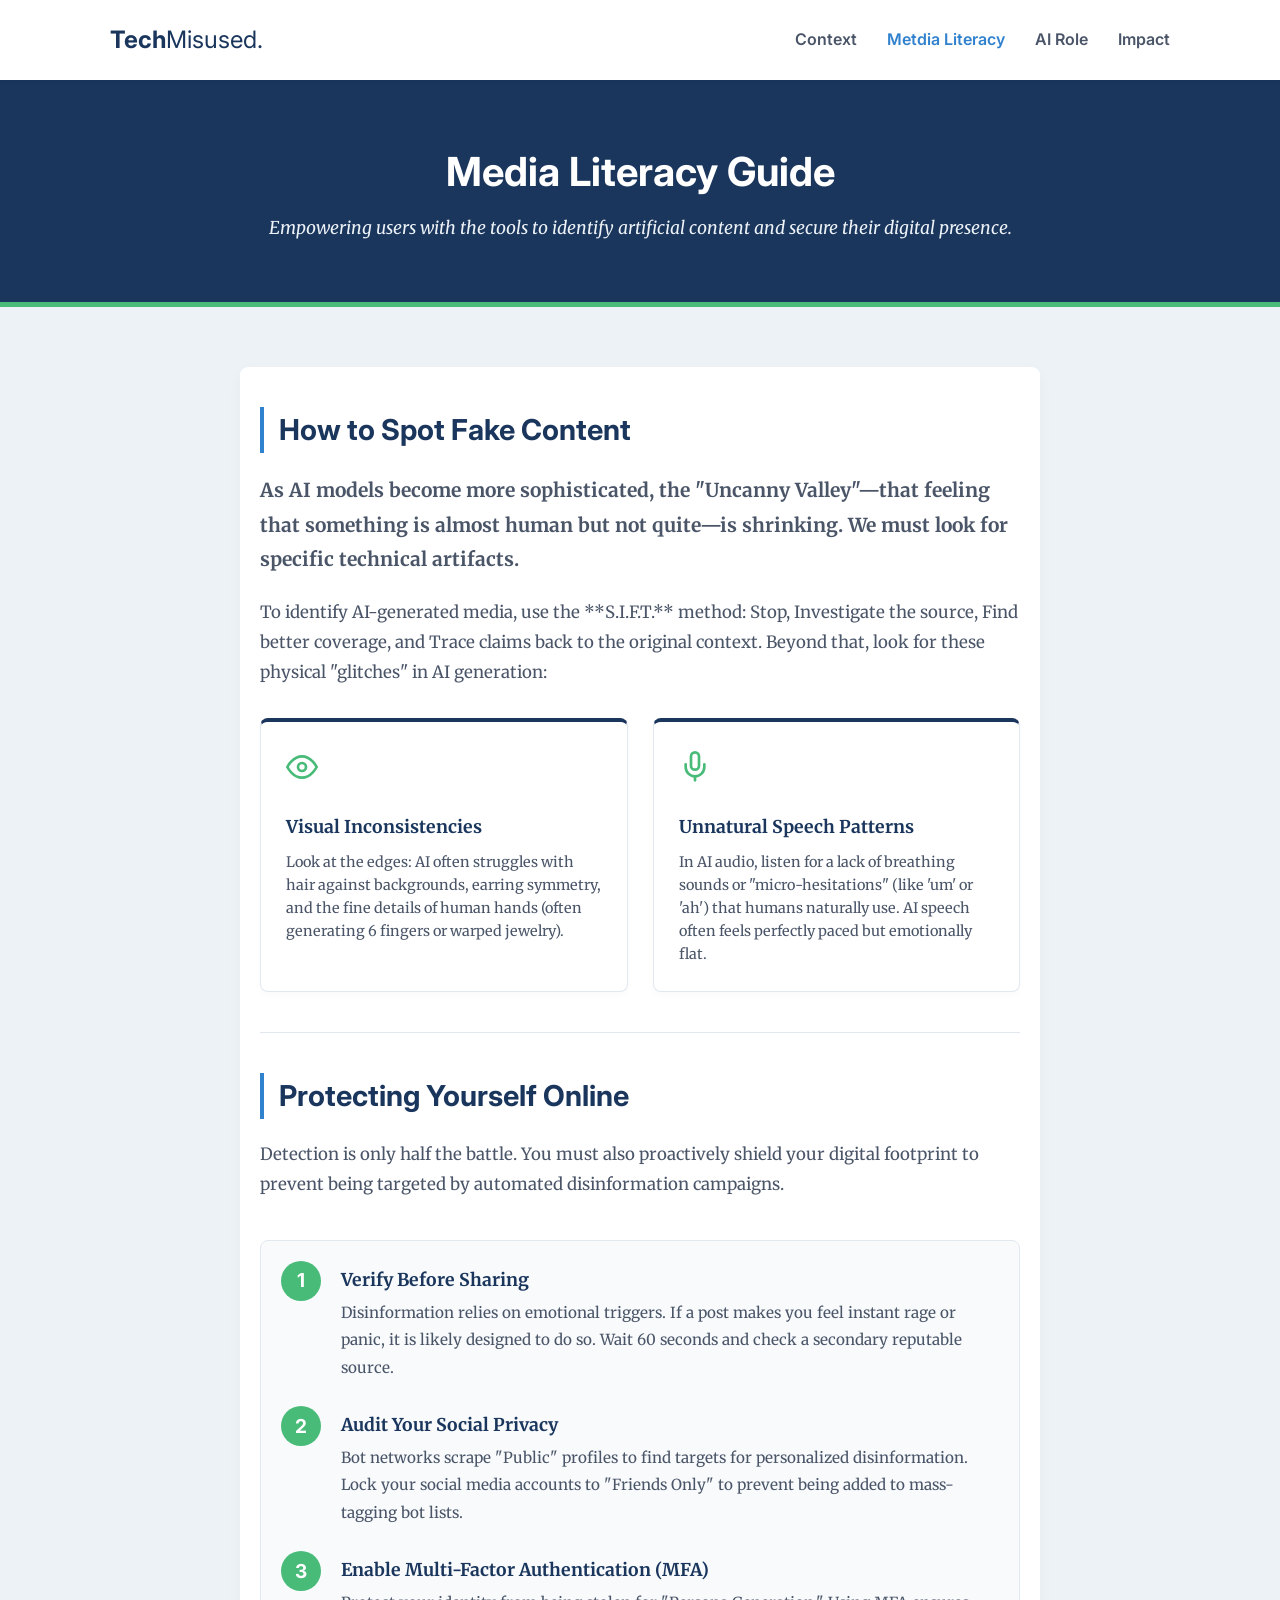
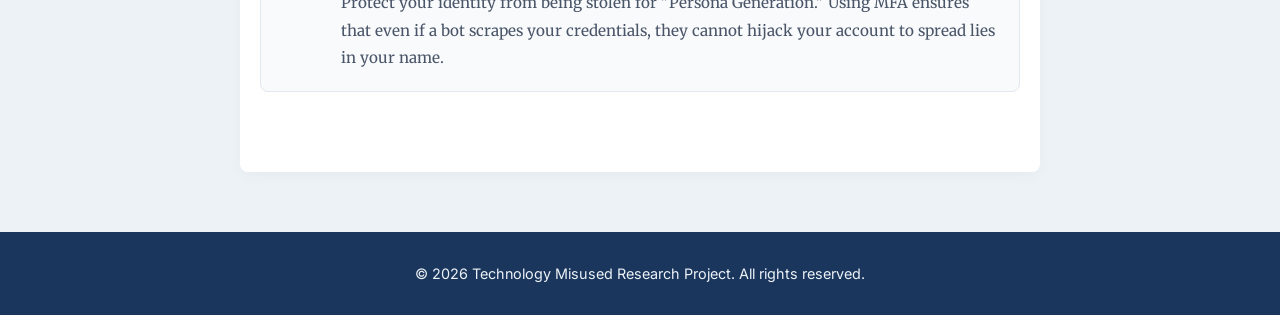
==== methodology.html @ bce54bb0 "Add files via upload" ====
<!DOCTYPE html>
<html lang="en">
<head>
    <meta charset="UTF-8">
    <meta name="viewport" content="width=device-width, initial-scale=1.0">
    <title>2. Methodology | Technology Misused</title>
    <link rel="stylesheet" href="style.css">
    <link href="https://fonts.googleapis.com/css2?family=Inter:wght@400;600;700&family=Merriweather:wght@300;400;700&display=swap" rel="stylesheet">
</head>
<body>

    <!-- ========================= -->
    <!-- HEADER & NAVIGATION START -->
    <!-- ========================= -->
    <header class="site-header">
        <div class="container nav-container">
            <div class="site-logo">
                <a href="index.html" style="text-decoration: none; color: inherit;"><strong>Tech</strong>Misused.</a>
            </div>
            <nav class="main-nav">
                <ul>
                    <li><a href="context.html">Context</a></li>
                    <li><a href="methodology.html" class="active">Metdia Literacy</a></li>
                    <li><a href="ai-role.html">AI Role</a></li>
                    <li><a href="impact.html">Impact</a></li>
                </ul>
            </nav>
        </div>
    </header>

<!-- ========================= -->
    <!-- PAGE HERO HEADER START    -->
    <!-- ========================= -->
    <section class="page-header" style="border-bottom-color: #48BB78;"> <!-- Green for growth/learning -->
        <div class="container">
            <h1>Media Literacy Guide</h1>
            <p>Empowering users with the tools to identify artificial content and secure their digital presence.</p>
        </div>
    </section>

    <!-- ========================= -->
    <!-- ACADEMIC CONTENT START    -->
    <!-- ========================= -->
    <main class="reading-container">
        
        <!-- SECTION 1: How to Spot Fake Content -->
        <section class="content-block">
            <h2>How to Spot Fake Content</h2>
            <p class="lead-text">As AI models become more sophisticated, the "Uncanny Valley"—that feeling that something is almost human but not quite—is shrinking. We must look for specific technical artifacts.</p>
            
            <p>To identify AI-generated media, use the **S.I.F.T.** method: Stop, Investigate the source, Find better coverage, and Trace claims back to the original context. Beyond that, look for these physical "glitches" in AI generation:</p>

            <div class="findings-grid">
                <!-- Tip 1 -->
                <div class="finding-card">
                    <span class="finding-icon">
                        <svg width="32" height="32" viewBox="0 0 24 24" fill="none" stroke="currentColor" stroke-width="2" stroke-linecap="round" stroke-linejoin="round" style="color: #48BB78;"><path d="M1 12s4-8 11-8 11 8 11 8-4 8-11 8-11-8-11-8z"></path><circle cx="12" cy="12" r="3"></circle></svg>
                    </span>
                    <h4>Visual Inconsistencies</h4>
                    <p>Look at the edges: AI often struggles with hair against backgrounds, earring symmetry, and the fine details of human hands (often generating 6 fingers or warped jewelry).</p>
                </div>
                <!-- Tip 2 -->
                <div class="finding-card">
                    <span class="finding-icon">
                        <svg width="32" height="32" viewBox="0 0 24 24" fill="none" stroke="currentColor" stroke-width="2" stroke-linecap="round" stroke-linejoin="round" style="color: #48BB78;"><path d="M12 1a3 3 0 0 0-3 3v7a3 3 0 0 0 6 0V4a3 3 0 0 0-3-3z"></path><path d="M19 10v2a7 7 0 0 1-14 0v-2"></path><line x1="12" y1="19" x2="12" y2="22"></line></svg>
                    </span>
                    <h4>Unnatural Speech Patterns</h4>
                    <p>In AI audio, listen for a lack of breathing sounds or "micro-hesitations" (like 'um' or 'ah') that humans naturally use. AI speech often feels perfectly paced but emotionally flat.</p>
                </div>
            </div>
        </section>

        <hr class="section-divider">

        <!-- SECTION 2: Protecting Yourself Online -->
        <section class="content-block">
            <h2>Protecting Yourself Online</h2>
            <p>Detection is only half the battle. You must also proactively shield your digital footprint to prevent being targeted by automated disinformation campaigns.</p>
            
            <div class="process-timeline">
                <div class="process-step">
                    <div class="step-number" style="background-color: #48BB78;">1</div>
                    <div class="step-content">
                        <h4>Verify Before Sharing</h4>
                        <p>Disinformation relies on emotional triggers. If a post makes you feel instant rage or panic, it is likely designed to do so. Wait 60 seconds and check a secondary reputable source.</p>
                    </div>
                </div>
                <div class="process-step">
                    <div class="step-number" style="background-color: #48BB78;">2</div>
                    <div class="step-content">
                        <h4>Audit Your Social Privacy</h4>
                        <p>Bot networks scrape "Public" profiles to find targets for personalized disinformation. Lock your social media accounts to "Friends Only" to prevent being added to mass-tagging bot lists.</p>
                    </div>
                </div>
                <div class="process-step">
                    <div class="step-number" style="background-color: #48BB78;">3</div>
                    <div class="step-content">
                        <h4>Enable Multi-Factor Authentication (MFA)</h4>
                        <p>Protect your identity from being stolen for "Persona Generation." Using MFA ensures that even if a bot scrapes your credentials, they cannot hijack your account to spread lies in your name.</p>
                    </div>
                </div>
            </div>
        </section>

    </main>
    <!-- ========================= -->
    <!-- ACADEMIC CONTENT END      -->
    <!-- ========================= -->

    <!-- ================= -->
    <!-- FOOTER START      -->
    <!-- ================= -->
    <footer class="site-footer">
        <div class="container">
            <p>&copy; 2026 Technology Misused Research Project. All rights reserved.</p>
        </div>
    </footer>

</body>
</html>
---- style.css ----
html {
    scroll-behavior: smooth;
}

/* ========================= */
/* GLOBAL VARIABLES & RESETS */
/* ========================= */
:root {
    /* Color Palette: Academic / Think Tank */
    --navy-blue: #1A365D;
    --slate-gray: #4A5568;
    --light-gray: #EDF2F7;
    --white: #FFFFFF;
    --accent-blue: #3182CE;
}

/* Removes default spacing added by browsers */
* {
    margin: 0;
    padding: 0;
    box-sizing: border-box;
}

body {
    font-family: 'Merriweather', serif; /* Serif for readability */
    color: var(--slate-gray);
    background-color: var(--light-gray);
    line-height: 1.6;
}

h1, h2, h3, nav {
    font-family: 'Inter', sans-serif; /* Clean Sans-Serif for headers */
    color: var(--navy-blue);
}

/* A reusable container class to keep everything centered and neat */
.container {
    max-width: 1100px;
    margin: 0 auto;
    padding: 0 20px;
}


/* ========================= */
/* HEADER & NAVIGATION STYLES*/
/* ========================= */
.site-header {
    background-color: var(--white);
    box-shadow: 0 2px 4px rgba(0,0,0,0.05); /* Soft shadow underneath */
    position: sticky;
    top: 0; /* Keeps nav at top when scrolling */
}

.nav-container {
    display: flex;
    justify-content: space-between;
    align-items: center;
    height: 80px;
}

.site-logo {
    font-family: 'Inter', sans-serif;
    font-size: 1.5rem;
    color: var(--navy-blue);
}

.main-nav ul {
    display: flex;
    list-style: none; /* Removes bullet points */
    gap: 30px; /* Space between links */
}

.main-nav a {
    text-decoration: none; /* Removes underlines */
    color: var(--slate-gray);
    font-weight: 600;
    transition: color 0.3s ease;
}

.main-nav a:hover, 
.main-nav a.active {
    color: var(--accent-blue);
}


/* ========================= */
/* HERO SECTION STYLES       */
/* ========================= */
.hero-section {
    background-color: var(--navy-blue);
    color: var(--white);
    padding: 100px 0;
    text-align: center;
}

.hero-title {
    color: var(--white);
    font-size: 3rem;
    margin-bottom: 20px;
    line-height: 1.2;
}

.hero-subtitle {
    font-size: 1.2rem;
    max-width: 800px;
    margin: 0 auto 40px auto; /* Centers the text block */
    color: var(--light-gray);
}

/* The Call to Action Button */
.btn-primary {
    display: inline-block;
    background-color: var(--accent-blue);
    color: var(--white);
    padding: 15px 30px;
    text-decoration: none;
    font-family: 'Inter', sans-serif;
    font-weight: bold;
    border-radius: 4px; /* Slightly rounded corners */
    transition: background-color 0.3s ease;
}

.btn-primary:hover {
    background-color: #2b6cb0; /* Slightly darker blue on hover */
}

/* ========================= */
/* OVERVIEW SECTION STYLES   */
/* ========================= */
.overview-section {
    padding: 80px 0 40px 0;
    text-align: center;
}

.section-title {
    font-size: 2.2rem;
    margin-bottom: 20px;
}

.section-text {
    max-width: 800px;
    margin: 0 auto;
    font-size: 1.1rem;
}

/* ========================= */
/* DIRECTORY GRID STYLES     */
/* ========================= */
.directory-section {
    padding: 40px 0 80px 0;
}

/* CSS Grid allows us to easily make a 2x2 layout */
.cards-grid {
    display: grid;
    grid-template-columns: 1fr 1fr; /* Two columns equal width */
    gap: 30px; /* Space between the cards */
}

/* Individual Card Styling */
.card {
    background-color: var(--white);
    border-radius: 8px; /* Soft rounded edges */
    box-shadow: 0 4px 6px rgba(0,0,0,0.05); /* Soft drop shadow */
    border: 1px solid #E2E8F0; /* Very light gray border */
    transition: transform 0.3s ease, box-shadow 0.3s ease; /* Smooth hover animation */
}

/* Make the card pop up slightly when you hover over it */
.card:hover {
    transform: translateY(-5px); 
    box-shadow: 0 10px 15px rgba(0,0,0,0.1);
}

.card-content {
    padding: 40px;
}

.card h3 {
    font-size: 1.5rem;
    margin-bottom: 15px;
    color: var(--navy-blue);
}

.card p {
    margin-bottom: 25px;
    font-size: 1rem;
}

.card-link {
    display: inline-block;
    color: var(--accent-blue);
    text-decoration: none;
    font-family: 'Inter', sans-serif;
    font-weight: bold;
    font-size: 0.95rem;
}

.card-link:hover {
    text-decoration: underline;
}

/* ========================= */
/* FOOTER STYLES             */
/* ========================= */
.site-footer {
    background-color: var(--navy-blue);
    color: var(--light-gray);
    text-align: center;
    padding: 30px 0;
    font-family: 'Inter', sans-serif;
    font-size: 0.9rem;
}

/* ========================= */
/* STATS / NUMBERS STYLES    */
/* ========================= */
.stats-section {
    background-color: var(--navy-blue); /* Dark background to break up the page */
    color: var(--white);
    padding: 60px 0;
}

.stats-container {
    display: flex;
    justify-content: space-around; /* Spreads the 3 numbers out perfectly evenly */
    text-align: center;
    flex-wrap: wrap; /* Makes sure it looks good if the screen shrinks */
    gap: 30px;
}

.stat-number {
    display: block;
    font-family: 'Inter', sans-serif;
    font-size: 3.5rem; /* Massive text to catch the eye */
    font-weight: 700;
    color: var(--accent-blue); /* The bright blue pops on the dark navy */
    line-height: 1;
    margin-bottom: 10px;
}

.stat-label {
    font-size: 1.1rem;
    font-weight: 300;
    opacity: 0.9;
}

/* ========================= */
/* CTA SECTION STYLES        */
/* ========================= */
.cta-section {
    background-color: var(--white);
    text-align: center;
    padding: 80px 0;
    border-top: 1px solid #E2E8F0; /* A tiny gray line to separate it from the stats */
}

.cta-section h2 {
    font-size: 2rem;
    margin-bottom: 15px;
}

.cta-section p {
    margin-bottom: 30px;
    color: var(--slate-gray);
    font-size: 1.1rem;
}

/* ========================= */
/* CITATIONS STYLES          */
/* ========================= */
.citations-section {
    background-color: var(--light-gray);
    padding: 40px 0;
    border-top: 1px solid #E2E8F0;
}

.citations-section h4 {
    font-size: 1rem;
    color: var(--navy-blue);
    margin-bottom: 15px;
    text-transform: uppercase;
    letter-spacing: 1px;
}

.citations-section ol {
    padding-left: 20px; /* Indents the numbered list */
}

.citations-section li {
    font-size: 0.85rem; /* Smaller text for footnotes */
    color: var(--slate-gray);
    margin-bottom: 8px;
    line-height: 1.4;
}

/* Adjust the superscript numbers in the stats section to look neat */
.stat-label sup {
    font-size: 0.6rem;
    vertical-align: super;
}

/* ========================= */
/* MOBILE RESPONSIVENESS     */
/* ========================= */
@media (max-width: 768px) {
    /* Make the 4 cards stack in a single column on small screens */
    .cards-grid {
        grid-template-columns: 1fr; 
    }
    
    /* Shrink the huge hero title slightly so it fits on phone screens */
    .hero-title {
        font-size: 2.2rem;
    }

    /* Bring the navigation links closer together */
    .main-nav ul {
        gap: 15px;
        font-size: 0.9rem;
    }
}

/* ========================= */
/* INTERNAL PAGE STYLES      */
/* ========================= */

/* The smaller hero banner at the top of sub-pages */
.page-header {
    background-color: var(--navy-blue);
    color: var(--white);
    padding: 60px 0;
    text-align: center;
    border-bottom: 5px solid var(--accent-blue);
}

.page-header h1 {
    color: var(--white);
    font-size: 2.5rem;
    margin-bottom: 10px;
}

.page-header p {
    color: var(--light-gray);
    font-size: 1.1rem;
    font-style: italic;
}

/* The narrow container for easy reading */
.reading-container {
    max-width: 800px; /* Narrower than the 1100px home container! */
    margin: 60px auto;
    padding: 0 20px;
    background-color: var(--white);
    padding-top: 40px;
    padding-bottom: 40px;
    border-radius: 8px;
    box-shadow: 0 4px 15px rgba(0,0,0,0.03);
}

.content-block {
    margin-bottom: 40px;
}

.content-block h2 {
    font-size: 1.8rem;
    margin-bottom: 20px;
    color: var(--navy-blue);
    border-left: 4px solid var(--accent-blue); /* A nice blue line next to the title */
    padding-left: 15px;
}

.content-block p {
    margin-bottom: 20px;
    font-size: 1.05rem;
    line-height: 1.8;
}

/* Makes the first paragraph of a section stand out */
.lead-text {
    font-size: 1.2rem !important;
    font-weight: 700;
    color: var(--slate-gray);
}

/* Academic bullet point lists */
.academic-list {
    margin-left: 20px;
    margin-bottom: 20px;
}

.academic-list li {
    margin-bottom: 15px;
    font-size: 1.05rem;
    line-height: 1.6;
}

/* The line between Background and Objectives */
.section-divider {
    border: 0;
    height: 1px;
    background: #E2E8F0;
    margin: 40px 0;
}

/* ========================= */
/* VISUAL BREAKS (QUOTES, ETC)*/
/* ========================= */

/* Editorial Image Styling */
.editorial-figure {
    margin: 25px 0; /* Adds space above and below the image */
}

.editorial-img {
    width: 100%; /* Makes image fill the reading container perfectly */
    height: auto;
    border-radius: 8px; /* Soft edges to match our cards */
    box-shadow: 0 4px 10px rgba(0,0,0,0.1); /* Subtle depth */
}

.image-caption {
    font-family: 'Inter', sans-serif;
    font-size: 0.85rem;
    color: #718096;
    text-align: center;
    margin-top: 10px;
    font-style: italic;
}

/* Callout Box Styling */
.callout-box {
    background-color: #F7FAFC; /* A very soft blue/gray */
    border: 1px solid #E2E8F0;
    border-left: 5px solid var(--accent-blue); /* Strong blue line on the left */
    padding: 20px 25px;
    margin: 35px 0;
    border-radius: 0 8px 8px 0;
}

.callout-box h4 {
    font-family: 'Inter', sans-serif;
    color: var(--navy-blue);
    margin-bottom: 10px;
    font-size: 1.1rem;
}

.callout-box p {
    margin-bottom: 0; /* Removes bottom spacing so it fits snug in the box */
    font-size: 0.95rem;
}

/* Pull-Quote Styling */
.pull-quote {
    font-family: 'Inter', sans-serif;
    font-size: 1.6rem;
    font-weight: 700;
    color: var(--navy-blue);
    line-height: 1.4;
    margin: 40px 0;
    padding-left: 20px;
    border-left: 4px solid var(--accent-blue);
    font-style: italic;
}

/* ========================= */
/* METHODOLOGY PAGE STYLES   */
/* ========================= */

/* Process Timeline Styling */
.process-timeline {
    margin: 40px 0;
    padding: 20px;
    background-color: #F8FAFC;
    border-radius: 8px;
    border: 1px solid #E2E8F0;
}

.process-step {
    display: flex;
    align-items: flex-start;
    margin-bottom: 25px;
}

.process-step:last-child {
    margin-bottom: 0; /* Removes extra space at the very bottom */
}

.step-number {
    background-color: var(--accent-blue);
    color: var(--white);
    font-family: 'Inter', sans-serif;
    font-size: 1.2rem;
    font-weight: 700;
    width: 40px;
    height: 40px;
    display: flex;
    align-items: center;
    justify-content: center;
    border-radius: 50%; /* Makes it a perfect circle */
    flex-shrink: 0; /* Prevents the circle from squishing */
    margin-right: 20px;
}

.step-content h4 {
    color: var(--navy-blue);
    font-size: 1.1rem;
    margin-bottom: 5px;
    padding-top: 5px; /* Aligns the text with the middle of the circle */
}

.step-content p {
    font-size: 0.95rem;
    margin-bottom: 0;
}

/* Findings Grid Styling */
.findings-grid {
    display: grid;
    grid-template-columns: 1fr 1fr; /* 2 equal columns */
    gap: 25px;
    margin-top: 30px;
}

.finding-card {
    background-color: var(--white);
    border: 1px solid #E2E8F0;
    padding: 25px;
    border-radius: 8px;
    border-top: 4px solid var(--navy-blue); /* A nice bold line at the top */
    box-shadow: 0 4px 6px rgba(0,0,0,0.02);
}

.finding-icon {
    font-size: 2rem;
    display: block;
    margin-bottom: 15px;
}

.finding-card h4 {
    font-size: 1.1rem;
    margin-bottom: 10px;
    color: var(--navy-blue);
}

.finding-card p {
    font-size: 0.9rem;
    line-height: 1.6;
    margin-bottom: 0;
}

/* Mobile Responsiveness for Findings */
@media (max-width: 600px) {
    .findings-grid {
        grid-template-columns: 1fr; /* Stacks the finding cards on small phone screens */
    }
}

/* ========================= */
/* AI ROLE PAGE STYLES       */
/* ========================= */

.threat-profiles {
    display: flex;
    flex-direction: column;
    gap: 30px;
    margin-bottom: 40px;
}

.threat-card {
    border: 1px solid #E2E8F0;
    border-radius: 8px;
    overflow: hidden; /* Keeps the top header neat */
    box-shadow: 0 4px 10px rgba(0,0,0,0.03);
}

.threat-header {
    background-color: #FFF5F5; /* Very pale warning red */
    border-bottom: 1px solid #FED7D7;
    padding: 20px;
    display: flex;
    align-items: center;
    gap: 15px;
}

.threat-header h3 {
    color: #C53030; /* Deep warning red */
    font-size: 1.4rem;
    margin: 0;
}

.threat-body {
    background-color: var(--white);
    padding: 25px;
}

.threat-body p {
    font-size: 1.05rem;
    margin-bottom: 20px;
}

.small-list li {
    font-size: 0.95rem;
    margin-bottom: 12px;
}

/* Mobile check for threat cards */
@media (max-width: 600px) {
    .threat-header {
        flex-direction: column;
        text-align: center;
    }
}

/* ========================= */
/* DATA TABLE & DIAGRAM      */
/* ========================= */

/* Academic Table Styling */
.table-container {
    overflow-x: auto; /* Lets the table scroll horizontally on small phones! */
    margin: 30px 0;
    box-shadow: 0 4px 6px rgba(0,0,0,0.05);
    border-radius: 8px;
}

.academic-table {
    width: 100%;
    border-collapse: collapse; /* Removes ugly gaps between borders */
    background-color: var(--white);
    text-align: left;
}

.academic-table th {
    background-color: var(--navy-blue);
    color: var(--white);
    padding: 15px 20px;
    font-family: 'Inter', sans-serif;
    font-size: 1.05rem;
}

.academic-table td {
    padding: 15px 20px;
    border-bottom: 1px solid #E2E8F0;
    font-size: 0.95rem;
}

/* Adds a very faint background color to every other row for easy reading */
.academic-table tbody tr:nth-child(even) {
    background-color: #F8FAFC;
}

.danger-text {
    color: #C53030;
    font-weight: 700;
}

/* Pipeline Diagram Styling */
.pipeline-diagram {
    display: flex;
    align-items: center;
    justify-content: space-between;
    background-color: #F7FAFC;
    padding: 30px;
    border-radius: 8px;
    border: 1px solid #E2E8F0;
    margin-top: 30px;
}

.pipeline-box {
    background-color: var(--white);
    border: 1px solid #CBD5E0;
    padding: 20px;
    border-radius: 8px;
    text-align: center;
    width: 28%; /* Keeps them all equal size */
    box-shadow: 0 4px 6px rgba(0,0,0,0.02);
}

.alert-box {
    border-color: #FC8181;
    background-color: #FFF5F5;
}

.pipeline-icon {
    font-size: 2rem;
    display: block;
    margin-bottom: 10px;
}

.pipeline-box strong {
    display: block;
    color: var(--navy-blue);
    font-family: 'Inter', sans-serif;
    margin-bottom: 5px;
}

.pipeline-box span {
    font-size: 0.85rem;
    color: var(--slate-gray);
    line-height: 1.4;
}

.pipeline-arrow {
    font-size: 2rem;
    color: var(--accent-blue);
    font-weight: bold;
}

/* Mobile check for the pipeline */
@media (max-width: 768px) {
    .pipeline-diagram {
        flex-direction: column; /* Stacks the boxes top-to-bottom on phones */
        gap: 20px;
    }
    .pipeline-arrow {
        transform: rotate(90deg); /* Points the arrows downward on phones! */
    }
    .pipeline-box {
        width: 100%;
    }
}

/* ========================= */
/* IMPACT & SOLUTIONS STYLES */
/* ========================= */

/* Impact Grid */
.impact-grid {
    display: flex;
    flex-direction: column;
    gap: 25px;
    margin-top: 30px;
}

.impact-item {
    display: flex;
    align-items: flex-start;
    gap: 20px;
    background-color: #FFF5F5;
    border-left: 4px solid #C53030;
    padding: 25px;
    border-radius: 0 8px 8px 0;
}

.impact-item svg {
    flex-shrink: 0; /* Keeps the icon from squishing */
    margin-top: 3px;
}

.impact-item h4 {
    color: #C53030;
    margin-bottom: 8px;
    font-size: 1.15rem;
}

.impact-item p {
    margin-bottom: 0;
    font-size: 0.95rem;
}

/* Solutions Framework (The 3 Pillars) */
.solutions-framework {
    margin-top: 40px;
}

.solution-pillar {
    display: flex;
    margin-bottom: 30px;
    background-color: var(--white);
    border: 1px solid #E2E8F0;
    border-radius: 8px;
    overflow: hidden;
    box-shadow: 0 4px 6px rgba(0,0,0,0.02);
}

.solution-pillar:last-child {
    margin-bottom: 0;
}

.pillar-number {
    background-color: #38B2AC; /* A calming, "solution-oriented" teal color */
    color: var(--white);
    font-family: 'Inter', sans-serif;
    font-size: 1.5rem;
    font-weight: 700;
    padding: 30px 20px;
    display: flex;
    align-items: center;
    justify-content: center;
    min-width: 80px;
}

.pillar-text {
    padding: 25px;
}

.pillar-text h4 {
    color: var(--navy-blue);
    font-size: 1.15rem;
    margin-bottom: 10px;
}

.pillar-text p {
    margin-bottom: 0;
    font-size: 0.95rem;
    color: var(--slate-gray);
}

/* Mobile check for Solutions */
@media (max-width: 600px) {
    .impact-item {
        flex-direction: column;
    }
    .solution-pillar {
        flex-direction: column;
    }
    .pillar-number {
        min-height: 60px;
        padding: 10px;
    }
}

/* ========================= */
/* POLICY TAGS (IMPACT PAGE) */
/* ========================= */

.tag-container {
    display: flex;
    gap: 10px;
    margin-bottom: 12px;
}

.policy-tag {
    font-family: 'Inter', sans-serif;
    font-size: 0.75rem;
    font-weight: 700;
    text-transform: uppercase;
    letter-spacing: 0.5px;
    padding: 4px 10px;
    border-radius: 20px; /* Makes them look like modern UI "pills" */
}

/* Different colors for different stakeholders */
.tag-tech {
    background-color: #EBF8FF;
    color: #2B6CB0; /* Blue for Tech */
    border: 1px solid #BEE3F8;
}

.tag-gov {
    background-color: #F0FFF4;
    color: #2F855A; /* Green for Government/Law */
    border: 1px solid #C6F6D5;
}

.tag-edu {
    background-color: #FAF5FF;
    color: #6B46C1; /* Purple for Education/Society */
    border: 1px solid #E9D8FD;
}

/* ========================= */
/* INTERACTIVE SCANNER       */
/* ========================= */
.scanner-section {
    background-color: #F7FAFC;
    padding: 80px 0;
    border-top: 1px solid #E2E8F0;
}

.scanner-header {
    text-align: center;
    max-width: 700px;
    margin: 0 auto 50px auto;
}

.scanner-header h2 {
    font-size: 2rem;
    color: var(--navy-blue);
    margin-bottom: 15px;
}

/* The Fake Post Container */
.mock-post {
    background-color: var(--white);
    max-width: 600px;
    margin: 0 auto;
    padding: 25px;
    border-radius: 12px;
    border: 1px solid #E2E8F0;
    box-shadow: 0 10px 25px rgba(0,0,0,0.05);
    transition: all 0.3s ease;
}

.post-user {
    display: flex;
    align-items: center;
    gap: 15px;
    margin-bottom: 15px;
}

.avatar {
    width: 50px;
    height: 50px;
    border-radius: 50%;
    object-fit: cover;
    border: 3px solid transparent; /* Hidden border ready for red color */
    transition: border-color 0.3s ease;
}

.post-content p {
    font-size: 1.1rem;
    color: #1A202C;
    line-height: 1.5;
}

/* === THE HIDDEN LAYER (Container for Flags) === */
.analysis-layer {
    display: none; /* This hides everything by default */
    margin-top: 20px;
    padding-top: 20px;
    border-top: 1px dashed #E2E8F0;
    animation: slideDown 0.4s ease-out forwards;
}

/* === THE RED FLAGS (Now they are list items, not bubbles) === */
.red-flag {
    display: block; /* They are always "on", but their parent hides them */
    background-color: #FFF5F5;
    border-left: 4px solid #C53030; /* Red line on left */
    color: #2D3748;
    padding: 12px;
    margin-bottom: 10px;
    font-size: 0.95rem;
    border-radius: 0 4px 4px 0;
}

.red-flag strong {
    color: #C53030;
    display: block; /* Forces the bold text to its own line */
    margin-bottom: 4px;
}

/* === THE SCAN BUTTON === */
.btn-scan {
    background-color: #000;
    color: white;
    border: none;
    padding: 12px 30px;
    font-size: 1rem;
    font-weight: bold;
    font-family: 'Inter', sans-serif;
    border-radius: 30px;
    cursor: pointer;
    box-shadow: 0 4px 10px rgba(0,0,0,0.2);
    transition: all 0.2s ease;
}

.btn-scan:hover {
    transform: translateY(-2px);
    box-shadow: 0 6px 15px rgba(0,0,0,0.3);
}

/* === ACTIVE STATE (When Scanned) === */
/* These styles trigger when JS adds the 'scanned' class */

.mock-post.scanned {
    border-color: #FC8181;
    background-color: #fffafa;
}

.mock-post.scanned .avatar {
    border-color: #E53E3E; /* Turns profile pic border red */
}

.mock-post.scanned .analysis-layer {
    display: block; /* THIS REVEALS THE FLAGS! */
}

@keyframes slideDown {
    from { opacity: 0; transform: translateY(-10px); }
    to { opacity: 1; transform: translateY(0); }
}

/* ========================= */
/* FAKE VIDEO PLAYER STYLES  */
/* ========================= */
.video-container {
    position: relative;
    margin-top: 15px;
    border-radius: 12px;
    overflow: hidden; /* Ensures the image stays inside the rounded corners */
    border: 1px solid #333;
    background-color: black;
}

.fake-video {
    width: 100%;
    height: auto;
    display: block;
    opacity: 0.8; /* Makes it look slightly dark/cinematic */
}

.live-badge {
    position: absolute;
    top: 15px;
    left: 15px;
    background-color: #E53E3E; /* Live Red */
    color: white;
    font-size: 0.75rem;
    font-weight: bold;
    padding: 2px 8px;
    border-radius: 4px;
    font-family: 'Inter', sans-serif;
    box-shadow: 0 2px 4px rgba(0,0,0,0.5);
    animation: pulse 2s infinite;
}

/* Optional: A fake play button in the center */
.play-button {
    position: absolute;
    top: 50%;
    left: 50%;
    transform: translate(-50%, -50%);
    font-size: 3rem;
    color: rgba(255, 255, 255, 0.8);
    pointer-events: none; /* Lets clicks pass through */
}

@keyframes pulse {
    0% { opacity: 1; }
    50% { opacity: 0.5; }
    100% { opacity: 1; }
}

/* Media Literacy Page Accents */
.tag-edu {
    background-color: #F0FFF4;
    color: #2F855A;
    border: 1px solid #C6F6D5;
}
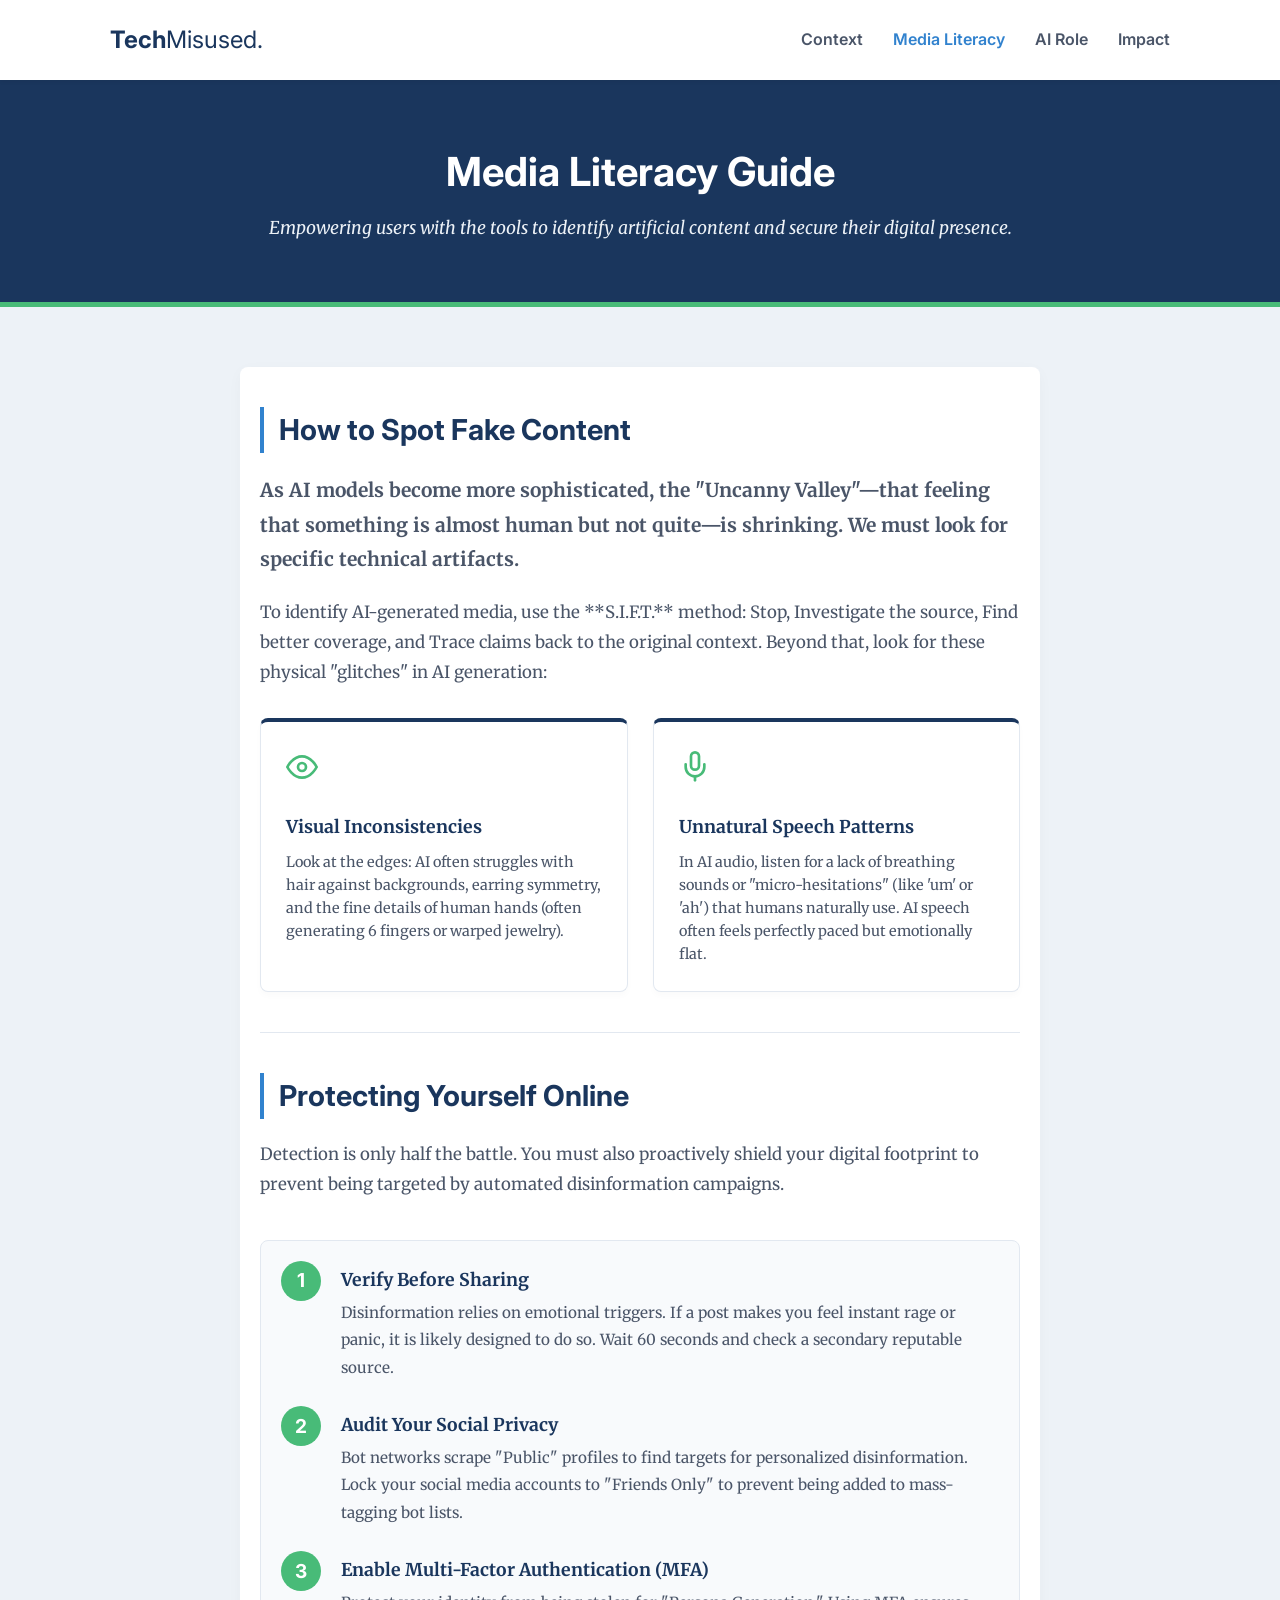
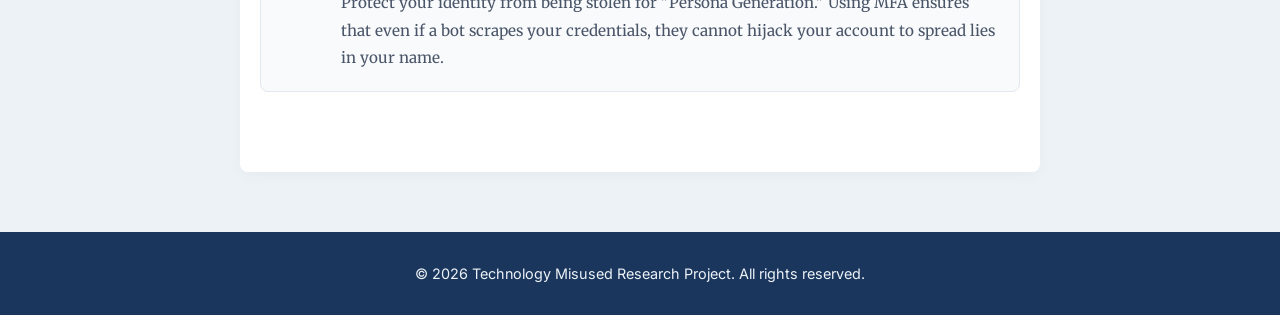
==== commit 3a7cea5d: "Add files via upload" ====
--- a/methodology.html
+++ b/methodology.html
@@ -20,7 +20,7 @@
             <nav class="main-nav">
                 <ul>
                     <li><a href="context.html">Context</a></li>
-                    <li><a href="methodology.html" class="active">Metdia Literacy</a></li>
+                    <li><a href="methodology.html" class="active">Media Literacy</a></li>
                     <li><a href="ai-role.html">AI Role</a></li>
                     <li><a href="impact.html">Impact</a></li>
                 </ul>
